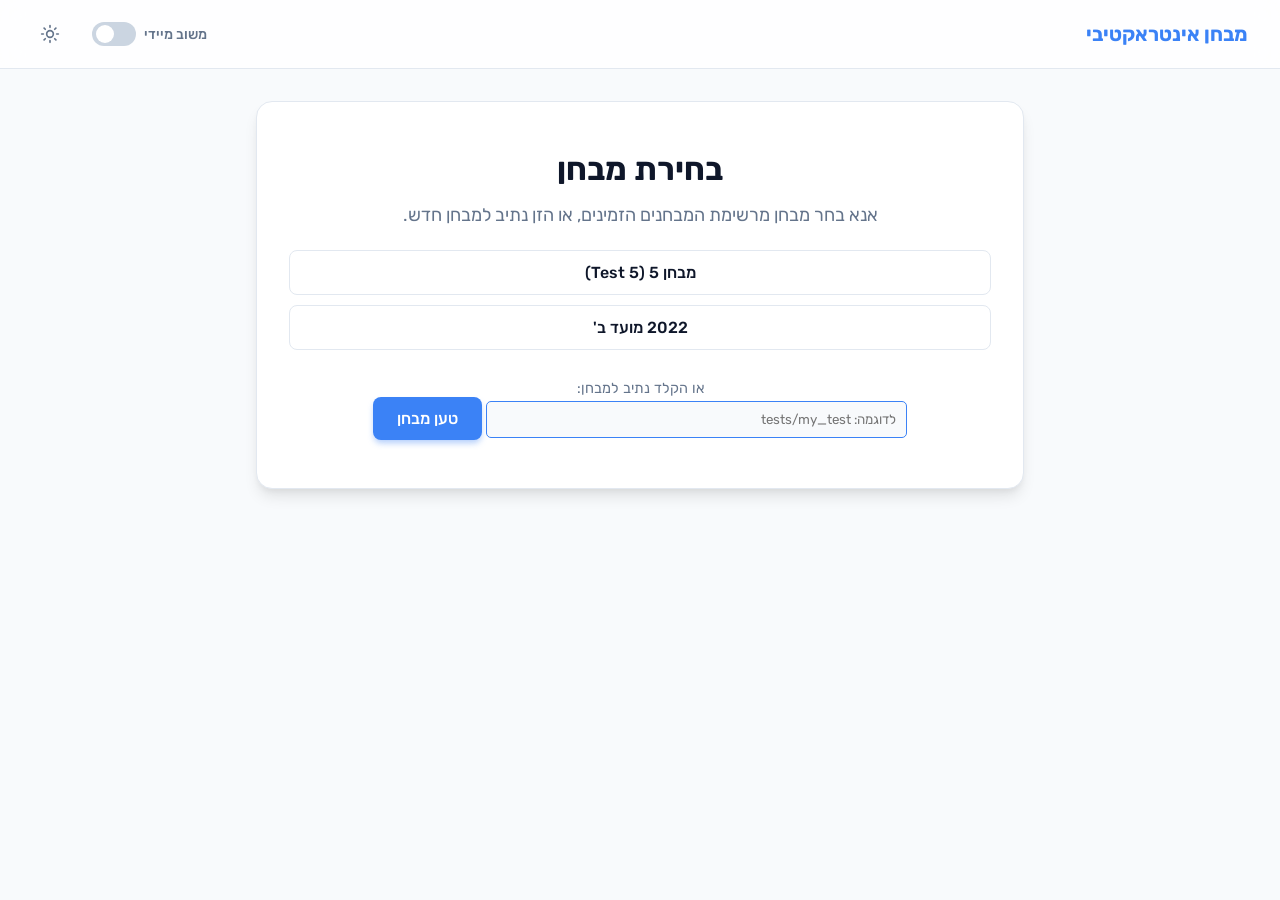
==== web/index.html @ 116c7bff "refactor: centralize web application assets into a dedicated directory and add documentation for pro" ====
<!DOCTYPE html>
<html lang="he" dir="rtl">
<head>
    <meta charset="UTF-8">
    <meta name="viewport" content="width=device-width, initial-scale=1.0">
    <title>מבחן אינטראקטיבי</title>
    <link rel="stylesheet" href="style.css">
    <!-- Cropper.js -->
    <link href="https://cdnjs.cloudflare.com/ajax/libs/cropperjs/1.6.1/cropper.min.css" rel="stylesheet">
    <script src="https://cdnjs.cloudflare.com/ajax/libs/cropperjs/1.6.1/cropper.min.js"></script>
    <link rel="preconnect" href="https://fonts.googleapis.com">
    <link rel="preconnect" href="https://fonts.gstatic.com" crossorigin>
    <link href="https://fonts.googleapis.com/css2?family=Rubik:wght@400;500;700&display=swap" rel="stylesheet">
</head>
<body>
    <header class="navbar">
        <div class="logo">מבחן אינטראקטיבי</div>
        <div class="controls">
            <label class="toggle">
                <span class="toggle-label">משוב מיידי</span>
                <div class="toggle-wrapper">
                    <input type="checkbox" id="immediate-feedback-toggle">
                    <span class="slider"></span>
                </div>
            </label>
            <button id="theme-toggle" class="icon-btn" aria-label="Toggle theme">
                <svg id="theme-icon" xmlns="http://www.w3.org/2000/svg" width="20" height="20" viewBox="0 0 24 24" fill="none" stroke="currentColor" stroke-width="2" stroke-linecap="round" stroke-linejoin="round"><path d="M21 12.79A9 9 0 1 1 11.21 3 7 7 0 0 0 21 12.79z"></path></svg>
            </button>
        </div>
    </header>

    <main class="container">
        <!-- Menu Screen -->
        <div id="menu-screen" class="screen">
            <div class="welcome-card">
                <h1>בחירת מבחן</h1>
                <p>אנא בחר מבחן מרשימת המבחנים הזמינים, או הזן נתיב למבחן חדש.</p>
                <div style="margin: 20px 0;">
                    <a href="?test=tests/test_5" class="secondary-btn" style="display: block; margin-bottom: 10px; text-decoration: none;">מבחן 5 (Test 5)</a>
                    <a href="?test=tests/2022/מועד_ב_interactive" class="secondary-btn" style="display: block; margin-bottom: 10px; text-decoration: none;">2022 מועד ב'</a>
                </div>
                <div style="margin-top: 30px;">
                    <p style="font-size: 0.9em; color: var(--text-secondary);">או הקלד נתיב למבחן:</p>
                    <input type="text" id="custom-test-path" placeholder="לדוגמה: tests/my_test" style="padding: 10px; border-radius: 5px; border: 1px solid var(--primary-color); background: var(--bg-color); color: var(--text-color); width: 60%;">
                    <button onclick="window.location.search = '?test=' + document.getElementById('custom-test-path').value" class="primary-btn">טען מבחן</button>
                </div>
            </div>
        </div>

        <!-- Setup Screen -->
        <div id="setup-screen" class="screen active">
            <div class="welcome-card">
                <h1>מוכנים להתחיל?</h1>
                <p>השאלות נטענו בהצלחה. סדר התשובות מעורבב בכל שאלה.</p>
                <div id="resume-notice" class="resume-notice hidden">
                    <span>נמצא מפגש קודם שלא הושלם.</span>
                    <button id="resume-btn" class="secondary-btn">המשך מהיכן שהפסקת</button>
                </div>
                <div class="start-actions">
                    <button id="start-btn" class="primary-btn lg-btn">התחל מבחן חדש</button>
                </div>
                <p class="keyboard-hint">ניווט מקלדת: מקשים 1–4 לבחירת תשובה · ← → לניווט בין שאלות · Esc לסגירת זום</p>
            </div>
        </div>

        <!-- Quiz Screen -->
        <div id="quiz-screen" class="screen">
            <!-- Question Jump Bar -->
            <div id="question-jump-bar" class="jump-bar" aria-label="ניווט מהיר בין שאלות"></div>

            <div class="progress-container">
                <div class="progress-bar" id="progress-bar"></div>
            </div>

            <div class="quiz-card">
                <div class="question-header">
                    <span id="question-counter" class="badge">שאלה 1 מתוך X</span>
                </div>

                <div class="question-container">
                    <h2 id="question-text">טוען שאלה...</h2>
                    <button id="open-cropper-btn" class="secondary-btn hidden" style="margin-bottom: 10px; width: 100%;">חתוך תמונה לנוחותך</button>
                    <img id="question-image" src="" alt="תמונה לשאלה" class="hidden" title="לחץ להגדלה">
                    <div id="options-container" class="options-list">
                        <!-- Options injected here -->
                    </div>
                </div>

                <div id="feedback-message" class="feedback-message hidden">
                    <!-- Correct/Incorrect message injected here -->
                </div>

                <div class="navigation">
                    <button id="prev-btn" class="secondary-btn" disabled>הקודם</button>
                    <button id="next-btn" class="primary-btn">הבא</button>
                    <button id="submit-btn" class="success-btn hidden">סיום מבחן</button>
                </div>
            </div>
        </div>

        <!-- Results Screen -->
        <div id="results-screen" class="screen">
            <div class="results-header">
                <h1>תוצאות המבחן</h1>
                <div class="score-card">
                    <div class="score-circle">
                        <span id="final-score">0%</span>
                    </div>
                    <p id="score-text">ענית נכונה על 0 מתוך 0 שאלות.</p>
                </div>
                <button id="restart-btn" class="primary-btn">התחל מחדש</button>
            </div>

            <h2 class="review-title">סקירת תשובות</h2>

            <!-- Review Filter Buttons -->
            <div class="review-filters">
                <button class="filter-btn active" data-filter="all">הכל</button>
                <button class="filter-btn" data-filter="wrong">שגויות בלבד</button>
                <button class="filter-btn" data-filter="unanswered">לא נענו</button>
            </div>

            <div id="review-container" class="review-list">
                <!-- Review items injected here -->
            </div>
        </div>
    </main>

    <!-- Image Zoom Overlay -->
    <div id="zoom-overlay" class="zoom-overlay hidden" role="dialog" aria-label="תמונה מוגדלת">
        <img id="zoom-img" src="" alt="תמונה מוגדלת">
        <p class="zoom-hint">לחץ בכל מקום לסגירה &nbsp;·&nbsp; ESC</p>
    </div>

    <!-- CROPPER MODAL -->
  <div id="cropper-modal" class="modal-overlay hidden">
    <div class="cropper-container">
      <div class="cropper-header">
        <h3>חתוך את התמונה</h3>
        <button id="close-cropper-btn" class="close-btn">&times;</button>
      </div>
      <div class="cropper-body">
        <img id="cropper-image" src="" alt="Cropper target">
      </div>
      <div class="cropper-footer">
        <button id="confirm-crop-btn" class="btn primary-btn">שמור חיתוך</button>
      </div>
    </div>
  </div>

  <script src="app.js"></script>
</body>
</html>
---- web/style.css ----
:root {
    /* Light Theme (Default) */
    --bg-color: #f8fafc;
    --surface-color: #ffffff;
    --text-primary: #0f172a;
    --text-secondary: #64748b;
    --primary-color: #3b82f6;
    --primary-hover: #2563eb;
    --success-color: #10b981;
    --success-bg: #d1fae5;
    --error-color: #ef4444;
    --error-bg: #fee2e2;
    --border-color: #e2e8f0;
    --shadow-sm: 0 1px 2px 0 rgba(0, 0, 0, 0.05);
    --shadow-md: 0 4px 6px -1px rgba(0, 0, 0, 0.1), 0 2px 4px -1px rgba(0, 0, 0, 0.06);
    --shadow-lg: 0 10px 15px -3px rgba(0, 0, 0, 0.1), 0 4px 6px -2px rgba(0, 0, 0, 0.05);
    --glass-bg: rgba(255, 255, 255, 0.8);
    --glass-border: rgba(255, 255, 255, 0.3);

    --option-bg: #f1f5f9;
    --option-hover: #e2e8f0;
    --option-selected: #bfdbfe;
    --option-selected-border: #3b82f6;
}

[data-theme="dark"] {
    /* Dark Theme */
    --bg-color: #0f172a;
    --surface-color: #1e293b;
    --text-primary: #f8fafc;
    --text-secondary: #94a3b8;
    --primary-color: #60a5fa;
    --primary-hover: #3b82f6;
    --success-color: #34d399;
    --success-bg: rgba(16, 185, 129, 0.2);
    --error-color: #f87171;
    --error-bg: rgba(239, 68, 68, 0.2);
    --border-color: #334155;
    --shadow-sm: 0 1px 2px 0 rgba(0, 0, 0, 0.3);
    --shadow-md: 0 4px 6px -1px rgba(0, 0, 0, 0.4), 0 2px 4px -1px rgba(0, 0, 0, 0.2);
    --shadow-lg: 0 10px 15px -3px rgba(0, 0, 0, 0.5), 0 4px 6px -2px rgba(0, 0, 0, 0.3);
    --glass-bg: rgba(30, 41, 59, 0.8);
    --glass-border: rgba(255, 255, 255, 0.1);

    --option-bg: #334155;
    --option-hover: #475569;
    --option-selected: rgba(59, 130, 246, 0.3);
    --option-selected-border: #60a5fa;
}

* {
    margin: 0;
    padding: 0;
    box-sizing: border-box;
    font-family: 'Rubik', system-ui, -apple-system, sans-serif;
}

body {
    background-color: var(--bg-color);
    color: var(--text-primary);
    transition: background-color 0.3s ease, color 0.3s ease;
    min-height: 100vh;
    display: flex;
    flex-direction: column;
}

/* ── Navbar ──────────────────────────────────────────────────────────────── */
.navbar {
    display: flex;
    justify-content: space-between;
    align-items: center;
    padding: 1rem 2rem;
    background: var(--glass-bg);
    backdrop-filter: blur(12px);
    -webkit-backdrop-filter: blur(12px);
    border-bottom: 1px solid var(--border-color);
    position: sticky;
    top: 0;
    z-index: 100;
}

.logo {
    font-size: 1.25rem;
    font-weight: 700;
    color: var(--primary-color);
}

.controls {
    display: flex;
    align-items: center;
    gap: 1.5rem;
}

/* ── Toggle Switch ───────────────────────────────────────────────────────── */
.toggle {
    display: flex;
    align-items: center;
    cursor: pointer;
    gap: 0.5rem;
}

.toggle-label {
    font-size: 0.875rem;
    font-weight: 500;
    color: var(--text-secondary);
}

.toggle-wrapper {
    position: relative;
    width: 44px;
    height: 24px;
}

.toggle-wrapper input {
    opacity: 0;
    width: 0;
    height: 0;
}

.slider {
    position: absolute;
    cursor: pointer;
    top: 0;
    left: 0;
    right: 0;
    bottom: 0;
    background-color: #cbd5e1;
    transition: .4s;
    border-radius: 34px;
}

.slider:before {
    position: absolute;
    content: "";
    height: 18px;
    width: 18px;
    left: 4px;
    bottom: 3px;
    background-color: white;
    transition: .4s;
    border-radius: 50%;
}

input:checked + .slider {
    background-color: var(--primary-color);
}

input:checked + .slider:before {
    transform: translateX(18px);
}

[data-theme="dark"] .slider {
    background-color: #475569;
}
[data-theme="dark"] input:checked + .slider {
    background-color: var(--primary-color);
}

.icon-btn {
    background: transparent;
    border: none;
    color: var(--text-secondary);
    cursor: pointer;
    display: flex;
    align-items: center;
    justify-content: center;
    padding: 0.5rem;
    border-radius: 50%;
    transition: background-color 0.2s ease, color 0.2s ease;
}

.icon-btn:hover {
    background-color: var(--option-bg);
    color: var(--primary-color);
}

/* ── Main Container ──────────────────────────────────────────────────────── */
.container {
    flex: 1;
    max-width: 800px;
    margin: 0 auto;
    width: 100%;
    padding: 2rem 1rem;
    display: flex;
    flex-direction: column;
}

/* ── Screens ─────────────────────────────────────────────────────────────── */
.screen {
    display: none;
    animation: fadeIn 0.4s ease-out forwards;
}

.screen.active {
    display: block;
}

@keyframes fadeIn {
    from { opacity: 0; transform: translateY(10px); }
    to   { opacity: 1; transform: translateY(0); }
}

/* ── Setup Screen ────────────────────────────────────────────────────────── */
.welcome-card {
    background: var(--surface-color);
    padding: 3rem 2rem;
    border-radius: 1rem;
    box-shadow: var(--shadow-lg);
    text-align: center;
    border: 1px solid var(--border-color);
}

.welcome-card h1 {
    font-size: 2rem;
    margin-bottom: 1rem;
    color: var(--text-primary);
}

.welcome-card > p {
    color: var(--text-secondary);
    margin-bottom: 1.5rem;
    font-size: 1.125rem;
}

.resume-notice {
    display: flex;
    align-items: center;
    justify-content: center;
    gap: 1rem;
    padding: 0.875rem 1.25rem;
    border-radius: 0.75rem;
    background: var(--option-selected);
    border: 1px solid var(--option-selected-border);
    margin-bottom: 1.5rem;
    font-size: 0.9rem;
    color: var(--text-primary);
    flex-wrap: wrap;
}

.keyboard-hint {
    margin-top: 1.5rem;
    font-size: 0.8rem;
    color: var(--text-secondary);
    opacity: 0.7;
}

/* ── Buttons ─────────────────────────────────────────────────────────────── */
.primary-btn, .secondary-btn, .success-btn {
    padding: 0.75rem 1.5rem;
    border-radius: 0.5rem;
    font-size: 1rem;
    font-weight: 500;
    cursor: pointer;
    transition: all 0.2s ease;
    border: none;
}

.primary-btn {
    background-color: var(--primary-color);
    color: white;
    box-shadow: 0 4px 6px -1px rgba(59, 130, 246, 0.4);
}

.primary-btn:hover {
    background-color: var(--primary-hover);
    transform: translateY(-1px);
    box-shadow: 0 6px 8px -1px rgba(59, 130, 246, 0.5);
}

.primary-btn:active {
    transform: translateY(0);
}

.secondary-btn {
    background-color: var(--surface-color);
    color: var(--text-primary);
    border: 1px solid var(--border-color);
}

.secondary-btn:hover:not(:disabled) {
    background-color: var(--option-hover);
}

.secondary-btn:disabled {
    opacity: 0.5;
    cursor: not-allowed;
}

.success-btn {
    background-color: var(--success-color);
    color: white;
}

.success-btn:hover {
    filter: brightness(0.95);
}

.lg-btn {
    padding: 1rem 2rem;
    font-size: 1.125rem;
}

.start-actions {
    display: flex;
    justify-content: center;
}

.hidden {
    display: none !important;
}

/* ── Question Jump Bar ───────────────────────────────────────────────────── */
.jump-bar {
    display: flex;
    flex-wrap: wrap;
    gap: 0.375rem;
    padding: 0.625rem 0;
    margin-bottom: 1rem;
    justify-content: flex-start;
}

.jump-btn {
    width: 30px;
    height: 30px;
    border-radius: 50%;
    border: 2px solid var(--border-color);
    background: var(--surface-color);
    color: var(--text-secondary);
    font-size: 0.7rem;
    font-weight: 600;
    cursor: pointer;
    transition: all 0.15s ease;
    display: flex;
    align-items: center;
    justify-content: center;
    padding: 0;
    flex-shrink: 0;
}

.jump-btn:hover {
    border-color: var(--primary-color);
    color: var(--primary-color);
    transform: scale(1.1);
}

.jump-btn.current {
    border-color: var(--primary-color);
    background: var(--primary-color);
    color: white;
    transform: scale(1.1);
}

.jump-btn.answered-correct {
    border-color: var(--success-color);
    background: var(--success-bg);
    color: var(--success-color);
}

.jump-btn.answered-wrong {
    border-color: var(--error-color);
    background: var(--error-bg);
    color: var(--error-color);
}

.jump-btn.answered-neutral {
    border-color: var(--primary-color);
    background: var(--option-selected);
    color: var(--primary-color);
}

/* ── Progress Bar ────────────────────────────────────────────────────────── */
.progress-container {
    width: 100%;
    height: 6px;
    background-color: var(--border-color);
    border-radius: 4px;
    margin-bottom: 1.5rem;
    overflow: hidden;
}

.progress-bar {
    height: 100%;
    background-color: var(--primary-color);
    width: 0%;
    transition: width 0.4s cubic-bezier(0.4, 0, 0.2, 1);
}

/* ── Quiz Card ───────────────────────────────────────────────────────────── */
.quiz-card {
    background: var(--surface-color);
    border-radius: 1rem;
    box-shadow: var(--shadow-md);
    padding: 2rem;
    border: 1px solid var(--border-color);
}

.badge {
    display: inline-block;
    padding: 0.25rem 0.75rem;
    background-color: var(--option-bg);
    color: var(--text-secondary);
    border-radius: 9999px;
    font-size: 0.875rem;
    font-weight: 500;
    margin-bottom: 1.5rem;
}

.question-container h2 {
    font-size: 1.5rem;
    line-height: 1.5;
    margin-bottom: 2rem;
    color: var(--text-primary);
}

/* ── Question Image ──────────────────────────────────────────────────────── */
#question-image {
    max-width: 100%;
    height: auto;
    border-radius: 0.5rem;
    margin-bottom: 2rem;
    border: 1px solid var(--border-color);
    cursor: zoom-in;
    transition: transform 0.2s ease, opacity 0.2s ease, box-shadow 0.2s ease;
}

#question-image:hover {
    opacity: 0.92;
    transform: scale(1.01);
    box-shadow: var(--shadow-md);
}

/* ── Quiz Table ──────────────────────────────────────────────────────────── */
.quiz-table {
    width: 100%;
    border-collapse: collapse;
    margin: 1.5rem 0;
    text-align: right;
}

.quiz-table th, .quiz-table td {
    border: 1px solid var(--border-color);
    padding: 0.75rem;
}

.quiz-table th {
    background-color: var(--option-bg);
    font-weight: 600;
}

/* ── Answer Options ──────────────────────────────────────────────────────── */
.options-list {
    display: flex;
    flex-direction: column;
    gap: 0.875rem;
    margin-bottom: 2rem;
}

.option {
    padding: 1rem 1.25rem;
    border: 2px solid var(--border-color);
    border-radius: 0.75rem;
    background-color: var(--surface-color);
    color: var(--text-primary);
    font-size: 1.05rem;
    line-height: 1.4;
    cursor: pointer;
    transition: all 0.2s ease;
    display: flex;
    align-items: center;
    position: relative;
    overflow: hidden;
}

/* Keyboard shortcut hint label */
.option::before {
    content: attr(data-key);
    display: inline-flex;
    align-items: center;
    justify-content: center;
    width: 22px;
    height: 22px;
    border-radius: 4px;
    background: var(--option-bg);
    color: var(--text-secondary);
    font-size: 0.7rem;
    font-weight: 700;
    margin-left: 0.75rem;
    flex-shrink: 0;
    border: 1px solid var(--border-color);
    opacity: 0.7;
    transition: opacity 0.2s;
}

.option:hover:not(.disabled)::before {
    opacity: 1;
}

.option:hover:not(.disabled) {
    background-color: var(--option-hover);
    border-color: var(--text-secondary);
    transform: translateX(-2px);
}

.option.selected {
    background-color: var(--option-selected);
    border-color: var(--option-selected-border);
}

.option.correct {
    background-color: var(--success-bg) !important;
    border-color: var(--success-color) !important;
}

.option.incorrect {
    background-color: var(--error-bg) !important;
    border-color: var(--error-color) !important;
}

.option.disabled {
    cursor: default;
    opacity: 0.8;
    transform: none !important;
}

/* ── Feedback Message ────────────────────────────────────────────────────── */
.feedback-message {
    padding: 1rem;
    border-radius: 0.5rem;
    margin-bottom: 1.5rem;
    font-weight: 500;
    text-align: center;
    animation: fadeIn 0.3s ease-out;
}

.feedback-message.success {
    background-color: var(--success-bg);
    color: var(--success-color);
    border: 1px solid var(--success-color);
}

.feedback-message.error {
    background-color: var(--error-bg);
    color: var(--error-color);
    border: 1px solid var(--error-color);
}

/* ── Navigation ──────────────────────────────────────────────────────────── */
.navigation {
    display: flex;
    justify-content: space-between;
    align-items: center;
    border-top: 1px solid var(--border-color);
    padding-top: 1.5rem;
    margin-top: 1rem;
}

/* ── Results Screen ──────────────────────────────────────────────────────── */
.results-header {
    background: var(--surface-color);
    border-radius: 1rem;
    box-shadow: var(--shadow-md);
    padding: 3rem 2rem;
    text-align: center;
    border: 1px solid var(--border-color);
    margin-bottom: 2rem;
}

.results-header h1 {
    font-size: 2rem;
    margin-bottom: 2rem;
}

.score-circle {
    width: 150px;
    height: 150px;
    border-radius: 50%;
    background: conic-gradient(var(--primary-color) 0%, var(--option-bg) 0%);
    display: flex;
    align-items: center;
    justify-content: center;
    margin: 0 auto 1.5rem;
    position: relative;
}

.score-circle::before {
    content: '';
    position: absolute;
    inset: 10px;
    background-color: var(--surface-color);
    border-radius: 50%;
}

.score-circle span {
    position: relative;
    font-size: 2.5rem;
    font-weight: 700;
    color: var(--text-primary);
}

#score-text {
    font-size: 1.25rem;
    color: var(--text-secondary);
    margin-bottom: 2rem;
}

/* ── Review Section ──────────────────────────────────────────────────────── */
.review-title {
    font-size: 1.5rem;
    margin-bottom: 1rem;
    padding: 0 1rem;
}

.review-filters {
    display: flex;
    gap: 0.5rem;
    margin-bottom: 1.5rem;
    padding: 0 1rem;
    flex-wrap: wrap;
}

.filter-btn {
    padding: 0.4rem 1.1rem;
    border-radius: 9999px;
    border: 1px solid var(--border-color);
    background: var(--surface-color);
    color: var(--text-secondary);
    font-size: 0.875rem;
    font-weight: 500;
    cursor: pointer;
    font-family: inherit;
    transition: all 0.2s ease;
}

.filter-btn:hover {
    border-color: var(--primary-color);
    color: var(--primary-color);
}

.filter-btn.active {
    background: var(--primary-color);
    border-color: var(--primary-color);
    color: white;
}

.review-list {
    display: flex;
    flex-direction: column;
    gap: 1.5rem;
}

.review-item {
    background: var(--surface-color);
    border-radius: 0.75rem;
    padding: 1.5rem;
    box-shadow: var(--shadow-sm);
    border: 1px solid var(--border-color);
}

.review-question {
    font-weight: 700;
    font-size: 1.125rem;
    margin-bottom: 1rem;
}

.review-option {
    padding: 0.75rem 1rem;
    border-radius: 0.5rem;
    margin-bottom: 0.5rem;
    background-color: var(--option-bg);
}

.review-option.correct {
    background-color: var(--success-bg);
    border: 1px solid var(--success-color);
}

.review-option.incorrect {
    background-color: var(--error-bg);
    border: 1px solid var(--error-color);
}

/* ── Image Zoom Overlay ──────────────────────────────────────────────────── */
.zoom-overlay {
    position: fixed;
    inset: 0;
    background: rgba(0, 0, 0, 0.88);
    backdrop-filter: blur(6px);
    -webkit-backdrop-filter: blur(6px);
    z-index: 1000;
    display: flex;
    flex-direction: column;
    align-items: center;
    justify-content: center;
    cursor: zoom-out;
    animation: fadeIn 0.2s ease;
}

.zoom-overlay img {
    max-width: 90vw;
    max-height: 82vh;
    object-fit: contain;
    border-radius: 0.5rem;
    box-shadow: 0 25px 60px rgba(0, 0, 0, 0.6);
    pointer-events: none;
}

.zoom-hint {
    margin-top: 1rem;
    color: rgba(255, 255, 255, 0.5);
    font-size: 0.8rem;
    letter-spacing: 0.03em;
}

/* =========================================
   Cropper Modal
========================================= */
.modal-overlay {
    position: fixed;
    top: 0; left: 0; right: 0; bottom: 0;
    background: rgba(0,0,0,0.8);
    z-index: 2000;
    display: flex;
    justify-content: center;
    align-items: center;
    backdrop-filter: blur(4px);
}

.cropper-container {
    background: var(--card-bg);
    border-radius: 12px;
    width: 90vw;
    max-width: 800px;
    height: 80vh;
    display: flex;
    flex-direction: column;
    overflow: hidden;
    box-shadow: 0 10px 25px rgba(0,0,0,0.5);
}

.cropper-header {
    display: flex;
    justify-content: space-between;
    align-items: center;
    padding: 1rem 1.5rem;
    border-bottom: 1px solid var(--border-color);
}

.cropper-header h3 {
    margin: 0;
    color: var(--text-color);
}

.close-btn {
    background: transparent;
    border: none;
    font-size: 1.5rem;
    color: var(--text-secondary);
    cursor: pointer;
}

.cropper-body {
    flex: 1;
    overflow: hidden;
    background: #333;
    display: flex;
    justify-content: center;
    align-items: center;
}

.cropper-body img {
    max-width: 100%;
    max-height: 100%;
}

.cropper-footer {
    padding: 1rem 1.5rem;
    border-top: 1px solid var(--border-color);
    display: flex;
    justify-content: flex-end;
}
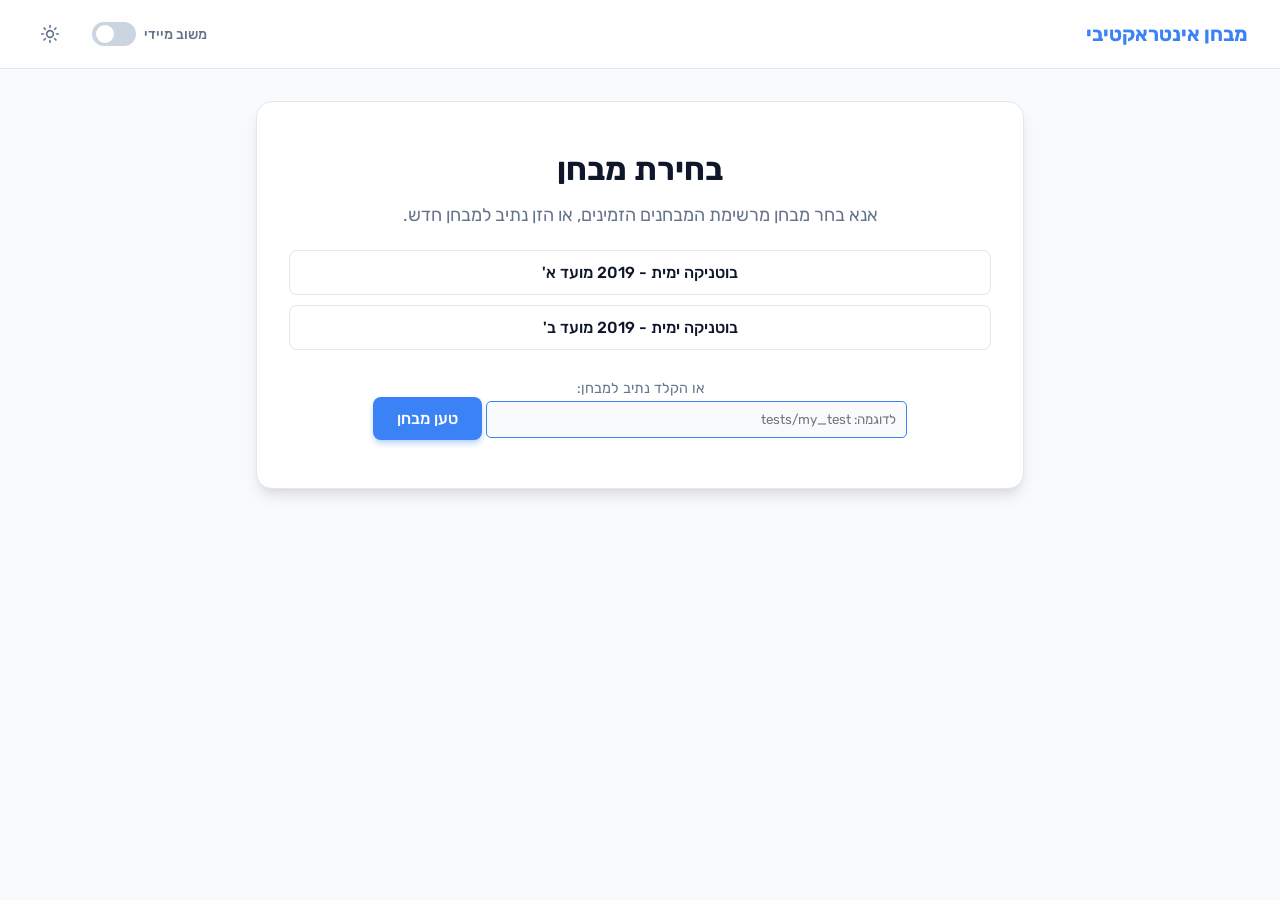
==== commit c1319058: "docs: add practical findings and usage notes to LLM Runbook; update test links in index.html; create" ====
--- a/web/index.html
+++ b/web/index.html
@@ -36,8 +36,8 @@
                 <h1>בחירת מבחן</h1>
                 <p>אנא בחר מבחן מרשימת המבחנים הזמינים, או הזן נתיב למבחן חדש.</p>
                 <div style="margin: 20px 0;">
-                    <a href="?test=tests/test_5" class="secondary-btn" style="display: block; margin-bottom: 10px; text-decoration: none;">מבחן 5 (Test 5)</a>
-                    <a href="?test=tests/2022/מועד_ב_interactive" class="secondary-btn" style="display: block; margin-bottom: 10px; text-decoration: none;">2022 מועד ב'</a>
+                    <a href="?test=tests/2019%20a" class="secondary-btn" style="display: block; margin-bottom: 10px; text-decoration: none;">בוטניקה ימית - 2019 מועד א'</a>
+                    <a href="?test=tests/2019%20b" class="secondary-btn" style="display: block; margin-bottom: 10px; text-decoration: none;">בוטניקה ימית - 2019 מועד ב'</a>
                 </div>
                 <div style="margin-top: 30px;">
                     <p style="font-size: 0.9em; color: var(--text-secondary);">או הקלד נתיב למבחן:</p>
@@ -59,7 +59,7 @@
                 <div class="start-actions">
                     <button id="start-btn" class="primary-btn lg-btn">התחל מבחן חדש</button>
                 </div>
-                <p class="keyboard-hint">ניווט מקלדת: מקשים 1–4 לבחירת תשובה · ← → לניווט בין שאלות · Esc לסגירת זום</p>
+                <p class="keyboard-hint">ניווט מקלדת: מקשים 1–9 לבחירת תשובה · ← → לניווט בין שאלות · Esc לסגירת זום</p>
             </div>
         </div>
 
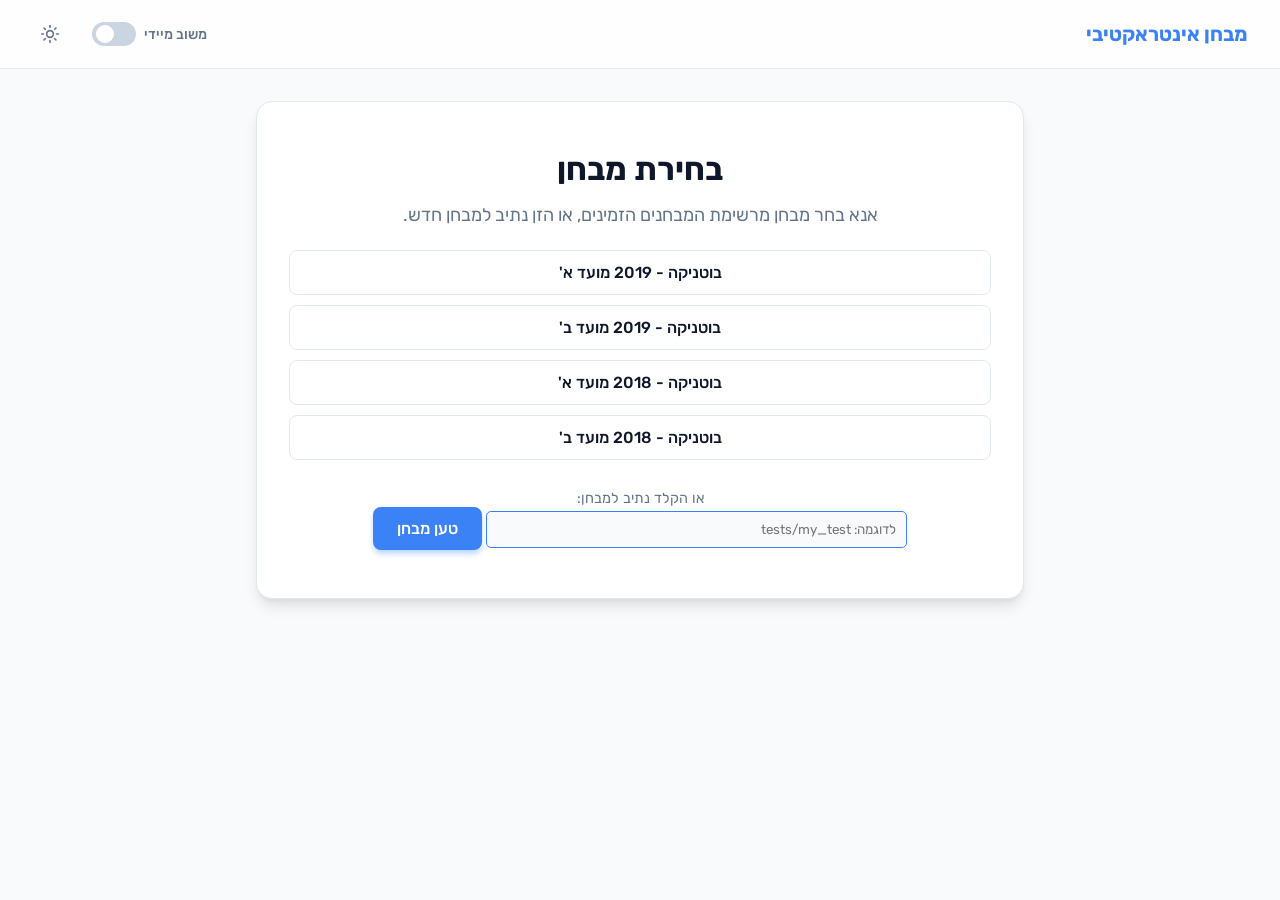
==== commit a67e6b08: "feat: enhance question parsing and add support for 2018 scanned exams; update .gitignore and improve" ====
--- a/web/index.html
+++ b/web/index.html
@@ -36,8 +36,10 @@
                 <h1>בחירת מבחן</h1>
                 <p>אנא בחר מבחן מרשימת המבחנים הזמינים, או הזן נתיב למבחן חדש.</p>
                 <div style="margin: 20px 0;">
-                    <a href="?test=tests/2019%20a" class="secondary-btn" style="display: block; margin-bottom: 10px; text-decoration: none;">בוטניקה ימית - 2019 מועד א'</a>
-                    <a href="?test=tests/2019%20b" class="secondary-btn" style="display: block; margin-bottom: 10px; text-decoration: none;">בוטניקה ימית - 2019 מועד ב'</a>
+                    <a href="?test=tests/2019%20a" class="secondary-btn" style="display: block; margin-bottom: 10px; text-decoration: none;">בוטניקה - 2019 מועד א'</a>
+                    <a href="?test=tests/2019%20b" class="secondary-btn" style="display: block; margin-bottom: 10px; text-decoration: none;">בוטניקה - 2019 מועד ב'</a>
+                    <a href="?test=tests/2018%20a" class="secondary-btn" style="display: block; margin-bottom: 10px; text-decoration: none;">בוטניקה - 2018 מועד א'</a>
+                    <a href="?test=tests/2018%20b" class="secondary-btn" style="display: block; margin-bottom: 10px; text-decoration: none;">בוטניקה - 2018 מועד ב'</a>
                 </div>
                 <div style="margin-top: 30px;">
                     <p style="font-size: 0.9em; color: var(--text-secondary);">או הקלד נתיב למבחן:</p>
